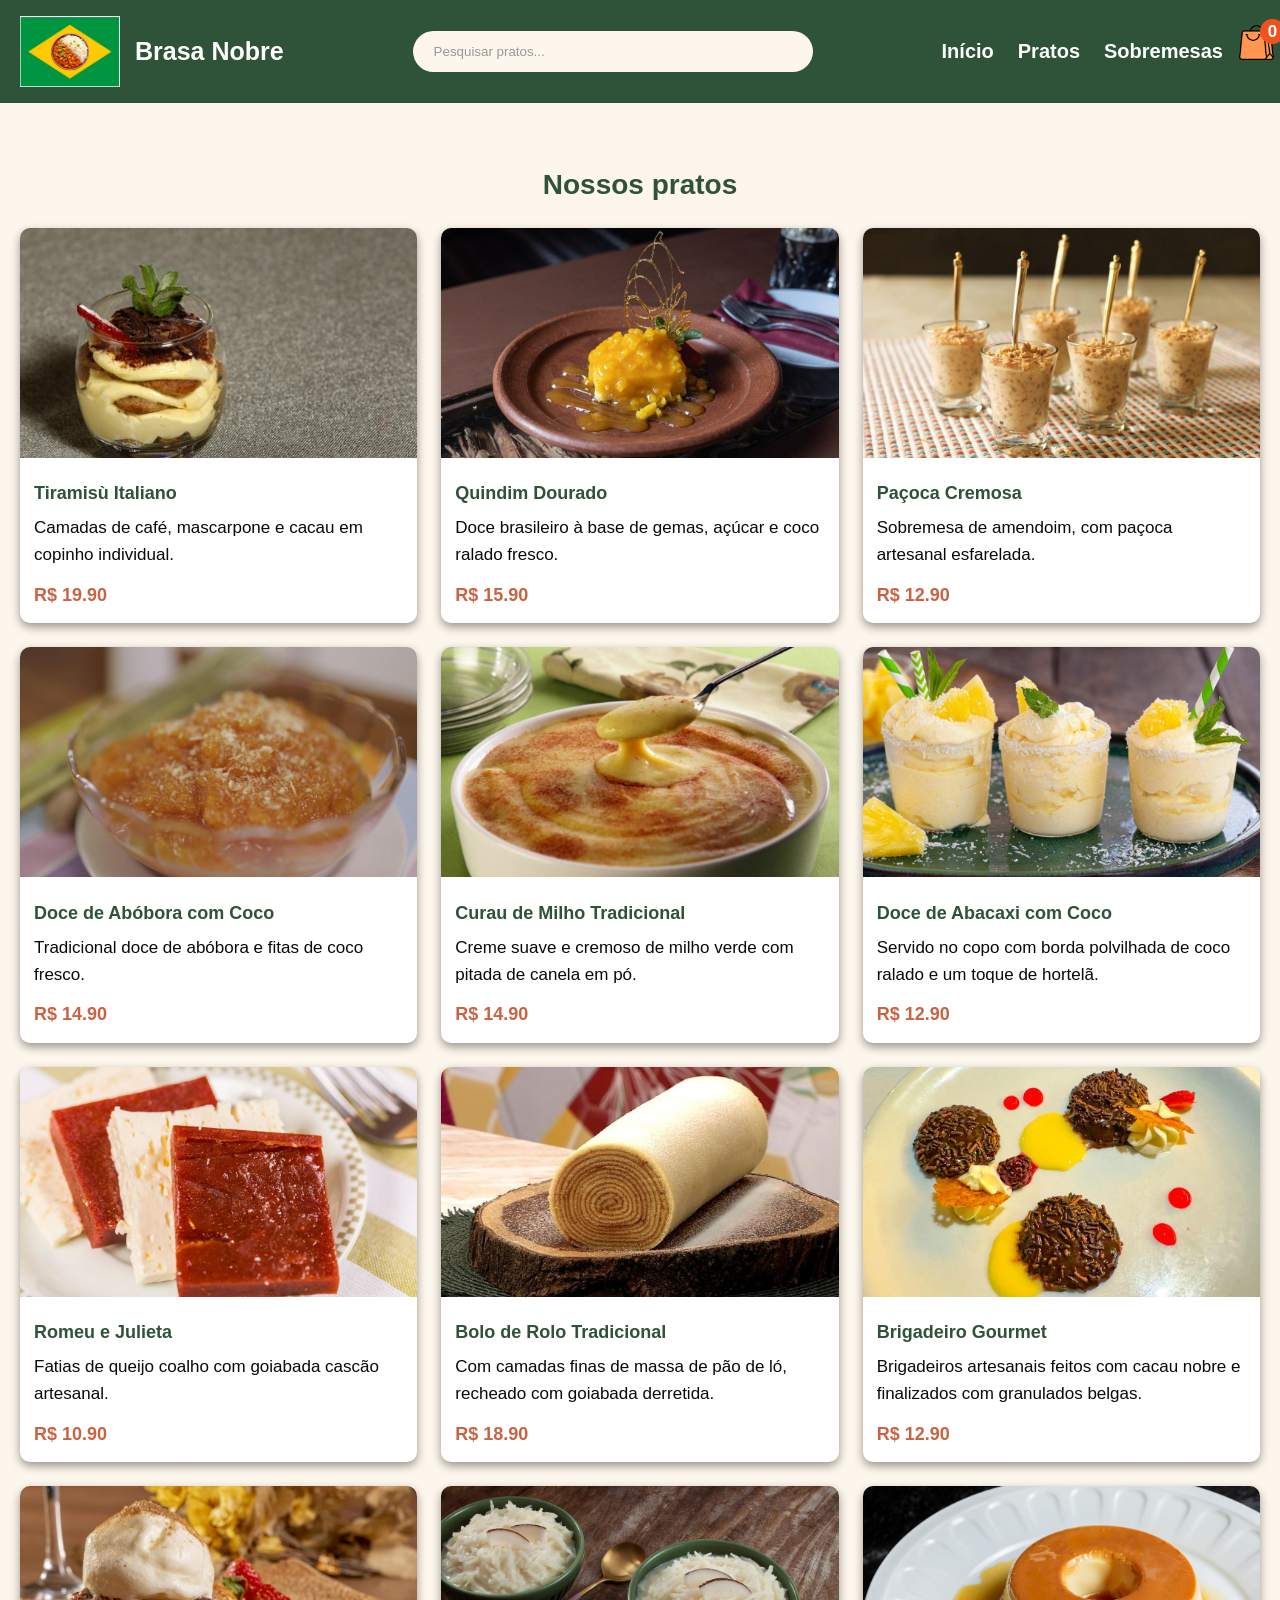
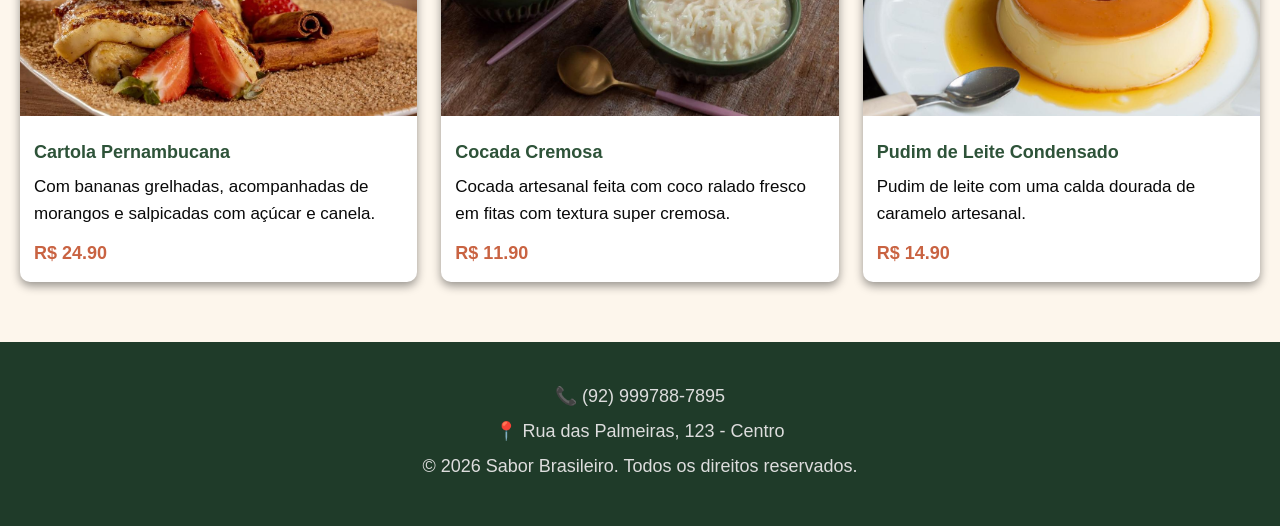
==== sobremesas.html @ 7fa76d5f "Commit" ====
<!DOCTYPE html>
<html lang="pt-br">

<head>
    <meta charset="UTF-8">
    <meta name="viewport" content="width=device-width, initial-scale=1.0">
    <link rel="stylesheet" href="style.css">
    <title>Sobremesas</title>
</head>

<body>
    <header class="header">
        <div class="container header-conteudo">
            <div class="logo-area">
                <img class="logo" src="icons/logo.png" alt="logo">
                <h1 class="logoNome">Brasa Nobre</h1>
            </div>

            <div class="pesquisa-header">
                <input id="campoPesquisa" type="text" placeholder="Pesquisar pratos...">
            </div>

            <!-- Botão hambúrguer (só aparece no celular) -->
            <div class="header-mobile-controles">
                <button class="menu-hamburguer" id="menuHamburguer" aria-label="Abrir menu">
                    <span></span>
                    <span></span>
                    <span></span>
                </button>

                <a href="sacola.html" class="sacola-icone">
                    <img src="icons/sacola.png" alt="Sacola">
                    <span class="sacola-contador" id="sacola-contador">0</span>
                </a>
            </div>


            <nav id="menuNav">
                <ul class="menu-nav">
                    <li><a href="index.html">Início</a></li>
                    <li><a href="pratos.html">Pratos</a></li>
                    <li><a href="sobremesas.html">Sobremesas</a></li>
                </ul>
            </nav>


        </div>
    </header>

    <section id="pratos" class="cardapio">
        <div class="container">
            <h2>Nossos pratos</h2>

            <!-- Cada sobremesa é um "card" (cartão) com imagem, nome, descrição e preço -->
            <div class="grade-cardapio">

                <div class="card card-clicavel" data-titulo="Tiramisù Italiano"
                    data-descricao="Camadas de café, mascarpone e cacau em copinho individual." data-preco="19.90"
                    data-imagem="sobremesas/Tiramisu Italiano.jpg">
                    <img src="sobremesas/Tiramisu Italiano.jpg" alt="Tiramisù Italiano">
                    <h3>Tiramisù Italiano</h3>
                    <p>Camadas de café, mascarpone e cacau em copinho individual.</p>
                    <span class="preco">R$ 19.90</span>
                </div>

                <div class="card card-clicavel" data-titulo="Quindim Dourado"
                    data-descricao="Doce brasileiro à base de gemas, açúcar e coco ralado fresco." data-preco="18.90"
                    data-imagem="sobremesas/quindim.jpeg">
                    <img src="sobremesas/quindim.jpeg" alt="Quindim Dourado">
                    <h3>Quindim Dourado</h3>
                    <p>Doce brasileiro à base de gemas, açúcar e coco ralado fresco.</p>
                    <span class="preco">R$ 15.90</span>
                </div>

                <div class="card card-clicavel" data-titulo="Paçoca Cremosa"
                    data-descricao="Sobremesa de amendoim, com paçoca artesanal esfarelada." data-preco="16.90"
                    data-imagem="sobremesas/paçocacremosa.jpeg">
                    <img src="sobremesas/paçocacremosa.jpeg" alt="Paçoca Cremosa">
                    <h3>Paçoca Cremosa</h3>
                    <p>Sobremesa de amendoim, com paçoca artesanal esfarelada.</p>
                    <span class="preco">R$ 12.90</span>
                </div>

                <div class="card card-clicavel" data-titulo="Doce de Abóbora com Coco"
                    data-descricao="Tradicional doce de abóbora e fitas de coco fresco." data-preco="14.90"
                    data-imagem="sobremesas/docedeabóbora.jpeg">
                    <img src="sobremesas/docedeabóbora.jpeg" alt="Doce de Abóbora">
                    <h3>Doce de Abóbora com Coco</h3>
                    <p>Tradicional doce de abóbora e fitas de coco fresco.</p>
                    <span class="preco">R$ 14.90</span>
                </div>

                <div class="card card-clicavel" data-titulo="Curau de Milho Tradicional"
                    data-descricao="Creme suave e cremoso de milho verde com pitada de canela em pó." data-preco="15.90"
                    data-imagem="sobremesas/curaudemilho.jpeg">
                    <img src="sobremesas/curaudemilho.jpeg" alt="Curau de Milho Verde">
                    <h3>Curau de Milho Tradicional</h3>
                    <p>Creme suave e cremoso de milho verde com pitada de canela em pó.</p>
                    <span class="preco">R$ 14.90</span>
                </div>

                <div class="card card-clicavel" data-titulo="Doce de Abacaxi com Coco"
                    data-descricao="Servido no copo com borda polvilhada de coco ralado e um toque de hortelã."
                    data-preco="17.90" data-imagem="sobremesas/docedeabacaxi.jpeg">
                    <img src="sobremesas/docedeabacaxi.jpeg" alt="Doce de Abacaxi com Coco">
                    <h3>Doce de Abacaxi com Coco</h3>
                    <p>Servido no copo com borda polvilhada de coco ralado e um toque de hortelã.</p>
                    <span class="preco">R$ 12.90</span>
                </div>

                <div class="card card-clicavel" data-titulo="Romeu e Julieta"
                    data-descricao="Fatias de queijo coalho com goiabada cascão artesanal." data-preco="19.90"
                    data-imagem="sobremesas/romeuejulieta.jpeg">
                    <img src="sobremesas/romeuejulieta.jpeg" alt="Romeu e Julieta">
                    <h3>Romeu e Julieta</h3>
                    <p>Fatias de queijo coalho com goiabada cascão artesanal.</p>
                    <span class="preco">R$ 10.90</span>
                </div>

                <div class="card card-clicavel" data-titulo="Bolo de Rolo Tradicional"
                    data-descricao="Com camadas finas de massa de pão de ló, recheado com goiabada derretida."
                    data-preco="22.90" data-imagem="sobremesas/boloderolo.jpeg">
                    <img src="sobremesas/boloderolo.jpeg" alt="Bolo de Rolo">
                    <h3>Bolo de Rolo Tradicional</h3>
                    <p>Com camadas finas de massa de pão de ló, recheado com goiabada derretida.</p>
                    <span class="preco">R$ 18.90</span>
                </div>

                <div class="card card-clicavel" data-titulo="Brigadeiro Gourmet"
                    data-descricao="Brigadeiros artesanais feitos com cacau nobre e finalizados com granulados belgas."
                    data-preco="12.90" data-imagem="sobremesas/brigadeirogourmet.jpeg">
                    <img src="sobremesas/brigadeirogourmet.jpeg" alt="Brigadeiro Gourmet">
                    <h3>Brigadeiro Gourmet</h3>
                    <p>Brigadeiros artesanais feitos com cacau nobre e finalizados com granulados belgas.</p>
                    <span class="preco">R$ 12.90</span>
                </div>

                <div class="card card-clicavel" data-titulo="Cartola Pernambucana"
                    data-descricao="Com bananas grelhadas, acompanhadas de morangos e salpicadas com açúcar e canela."
                    data-preco="24.90" data-imagem="sobremesas/cartolapernambucana.jpeg">
                    <img src="sobremesas/cartolapernambucana.jpeg" alt="Cartola Tradicional">
                    <h3>Cartola Pernambucana</h3>
                    <p>Com bananas grelhadas, acompanhadas de morangos e salpicadas com açúcar e canela.</p>
                    <span class="preco">R$ 24.90</span>
                </div>

                <div class="card card-clicavel" data-titulo="Cocada Cremosa"
                    data-descricao="Cocada artesanal feita com coco ralado fresco em fitas com textura super cremosa."
                    data-preco="15.90" data-imagem="sobremesas/cocadacremosa.jpeg">
                    <img src="sobremesas/cocadacremosa.jpeg" alt="Cocada Cremosa">
                    <h3>Cocada Cremosa</h3>
                    <p>Cocada artesanal feita com coco ralado fresco em fitas com textura super cremosa.</p>
                    <span class="preco">R$ 11.90</span>
                </div>

                <div class="card card-clicavel" data-titulo="Pudim de Leite Condensado"
                    data-descricao="Pudim de leite com uma calda dourada de caramelo artesanal." data-preco="14.90"
                    data-imagem="sobremesas/pudimdeleite.jpeg">
                    <img src="sobremesas/pudimdeleite.jpeg" alt="Pudim de Leite">
                    <h3>Pudim de Leite Condensado</h3>
                    <p>Pudim de leite com uma calda dourada de caramelo artesanal.</p>
                    <span class="preco">R$ 14.90</span>
                </div>


            </div>

        </div>
        </div>
    </section>

    <div class="modal" id="modal-prato">
        <div class="modal-conteudo">

            <button class="modal-fechar" id="modal-fechar">×</button>

            <img id="modal-imagem" src="" alt="">

            <h3 id="modal-titulo"></h3>
            <p id="modal-descricao"></p>
            <span class="preco" id="modal-preco"></span>

            <div class="modal-quantidade">
                <button id="btn-menos">−</button>
                <span id="quantidade-atual">1</span>
                <button id="btn-mais">+</button>
            </div>

            <button class="botao botao-sacola" id="btn-adicionar-sacola">
                Adicionar aos Pedidos

            </button>

        </div>
    </div>

    <footer id="contato" class="footer">
        <div class="container">
            <p>📞 (92) 999788-7895</p>
            <p>📍 Rua das Palmeiras, 123 - Centro</p>
            <p>&copy; 2026 Sabor Brasileiro. Todos os direitos reservados.</p>
        </div>
    </footer>


    <script src="script.js"></script>


</body>

</html>
---- style.css ----
* {
  margin: 0;
  padding: 0;
  box-sizing: border-box;
}

/* CONFIGURAÇÕES GERAIS DO SITE */
body {
  font-family: 'Segoe UI', Verdana, Arial, sans-serif;
  color: #2f2f2f;
  line-height: 1.6;
  display: flex;
  flex-direction: column;
  min-height: 100vh;
}

/* Classe usada para centralizar o conteúdo e limitar a largura */
.container {
  max-width: 1300px;
  margin: 0 auto;
  padding: 0 20px;
}

h2 {
  font-size: 28px;
  margin-bottom: 20px;
  color: #2e5339;
  text-align: center;
}

a {
  text-decoration: none;
  color: inherit;
}

/* ===BOTÕES==== */
.botao {
  display: inline-block;
  background-color: #c96342;
  color: #fff;
  padding: 12px 28px;
  border-radius: 8px;
  font-weight: bold;
}

.botao:hover {
  background-color: #a14e33;
  /* Efeito mais escuro */
}

.botao-claro {
  background-color: #fff;
  color: #2e5339;
}

.botao-claro:hover {
  background-color: #eaeaea;
}

/* === HEADER (logo + menu) === */
.header {
  background-color: #2e5339;
  padding: 16px 0;
}

.header-conteudo {
  /* FLEXBOX: organiza logo e menu lado a lado */
  display: flex;
  justify-content: space-between;
  align-items: center;
}

.logo-area {
  display: flex;
  align-items: center;
  gap: 15px;
}

.logo {
  width: 100px;
}

.logoNome {
  color: #fff;
  font-size: 25px;
}

.pesquisa-header {
  flex: 1;
  display: flex;
  justify-content: center;
  margin: 0 30px;
}

#campoPesquisa {
  width: 100%;
  max-width: 400px;
  padding: 10px 18px;
  border: 3px solid transparent;
  border-radius: 50px;
  outline: none;
  font-size: 18 px;
  background-color: #fdf6ec;
  color: #101010;
  transition: all 0.3s ease;
}


/* Quando o cliente clica/seleciona o campo */
#campoPesquisa:focus {
  border-color: #f6ad03;
  /* amarelo dourado do tema, dá destaque */
  background-color: #fff;
  box-shadow: 0 0 0 3px rgba(242, 193, 78, 0.3);
  /* brilho suave ao redor */
}

/* Estiliza o placeholder */
#campoPesquisa::placeholder {
  color: #999;
}

/* Coloca os itens do menu em linha, um ao lado do outro */
.menu-nav {
  display: flex;
  list-style: none;
  gap: 24px;
  font-size: 20px;
}

.menu-nav a {
  color: #fff;
  font-weight: bold;
}

.menu-nav a:hover {
  color: #f2c14e;
  /* amarelo dourado de destaque */
}

/* =========================================
   MENU HAMBÚRGUER (celular)
========================================= */

/* Escondido por padrão (só aparece no celular, via media query) */
.menu-hamburguer {
  display: none;
  flex-direction: column;
  justify-content: center;
  gap: 5px;
  background: none;
  border: none;
  cursor: pointer;
  padding: 8px;
}

.menu-hamburguer span {
  width: 26px;
  height: 3px;
  background-color: #fff;
  border-radius: 2px;
}

/* No celular: mostra o botão e esconde o menu por padrão */
@media (max-width: 600px) {
  .menu-hamburguer {
    display: flex;
  }

  nav {
    width: 100%;
    max-height: 0;
    overflow: hidden;
    transition: max-height 0.3s ease;
  }

  /* Quando o JavaScript adicionar essa classe, o menu aparece */
  nav.aberto {
    max-height: 200px;
  }

  .menu-nav {
    flex-direction: column;
    align-items: center;
    padding: 12px 0;
  }
}

/* === HERO (seção principal/banner) === */
.hero {
  background-color: #f7d27d;
  padding: 80px 20px;
}

.hero-conteudo {
  display: flex;
  align-items: center;
  justify-content: space-between;
  gap: 40px;
}

.hero-texto {
  flex: 1;
  /* ocupa o espaço disponível */
  text-align: left;
  font-size: 18px;

}

.hero-texto h2 {
  font-size: 35px;
  color: #2e5339;
  text-align: left;
}

.hero-texto p {
  font-size: 22px;
  margin: 16px 0 28px;
}

.hero-imagem {
  flex: 1;
  display: flex;
  justify-content: center;
}

.hero-imagem img {
  width: 320px;
  height: 320px;
  object-fit: cover;
  border-radius: 50%;
  /* deixa a imagem redonda */

  /* Animação de flutuar */
  animation: flutuar 3s ease-in-out infinite;
}

/* Define os "passos" da animação: sobe e desce */
@keyframes flutuar {

  0%,
  100% {
    transform: translateY(0px);
  }

  50% {
    transform: translateY(-15px);
  }
}


/* === SOBRE === */
.sobre {
  padding: 60px 0;
  text-align: center;
  border: 2px solid #2e5339;
}

.sobre p {
  max-width: 700px;
  margin: 0 auto;
  font-size: 19px;
}

/* === CARDÁPIO (pratos e sobremesas) ==== */
.cardapio {
  padding: 60px 0;
  background-color: #fdf6ec;
  /* tom claro, parece e suave */
}

.cardapio-sobremesas {
  background-color: #fff;
  /* cor diferente pra separar visualmente das comidas */
}

.grade-cardapio {
  /* GRID: organiza os cards em colunas automáticas */
  display: grid;
  grid-template-columns: repeat(3, 1fr);
  gap: 24px;
}

.card {
  background-color: #fff;
  border-radius: 10px;
  overflow: hidden;
  box-shadow: 0 4px 10px rgba(0, 0, 0, 0.4);
  transition: transform 0.3s ease;
  /* efeito suave ao passar o mouse */
}

.card:hover {
  transform: translateY(-6px);
  /* "levanta" o card ao passar o mouse */
}

.card img {
  width: 100%;
  height: 230px;
  object-fit: cover;
  /* a imagem preenche o espaço sem distorcer */
}

.card h3 {
  font-size: 18px;
  color: #2e5339;
  margin: 14px 14px 6px;
}

.card p {
  font-size: 17px;
  color: #090909;
  margin: 0 14px 12px;
}

.preco {
  display: block;
  font-weight: bold;
  color: #c96342;
  margin: 0 14px 14px;
  font-size: 18px;
}

/* Estilo aplicado pelo JavaScript quando o cliente clica no card */
.card.selecionado {
  border: 3px solid #2e5339;
  box-shadow: 0 6px 14px rgba(0, 0, 0, 0.4);
}

/* === MODAL DE DETALHES DO PRATO === */
.modal {
  display: none;
  position: fixed;
  top: 0;
  left: 0;
  width: 100%;
  height: 100%;
  background-color: rgba(0, 0, 0, 0.6);
  justify-content: center;
  align-items: center;
  z-index: 1000;
}

.modal.aberto {
  display: flex;
}

.modal-conteudo {
  background-color: #fff;
  padding: 40px;
  border-radius: 12px;
  max-width: 500px;
  width: 90%;
  text-align: center;
  position: relative;
  font-size: 18px;
}

.modal-conteudo img {
  width: 100%;
  height: 260px;
  object-fit: cover;
  border-radius: 8px;
  margin-bottom: 16px;
}

.modal-fechar {
  position: absolute;
  top: 10px;
  right: 14px;
  background: none;
  border: none;
  font-size: 35px;
  cursor: pointer;
  color: #050505;
}

.modal-quantidade {
  display: flex;
  align-items: center;
  justify-content: center;
  gap: 16px;
  margin: 20px 0;
}

.modal-quantidade button {
  width: 36px;
  height: 36px;
  border-radius: 50%;
  border: 2px solid #2e5339;
  background-color: #fff;
  color: #2e5339;
  font-size: 30px;
  cursor: pointer;
}

.modal-quantidade button:hover {
  background-color: #2e5339;
  color: #fff;
}

#quantidade-atual {
  font-size: 20px;
  font-weight: bold;
  min-width: 24px;
}

.botao-sacola {
  width: 100%;
  font-size: 17px;
}

.card-clicavel {
  cursor: pointer;
}


/* === PÁGINA DO SACOLA ===*/
.pagina-sacola {
  padding: 60px 0;
  min-height: 60vh;
}

.item-sacola {
  display: flex;
  align-items: center;
  gap: 16px;
  background-color: #fff;
  border-radius: 10px;
  padding: 14px;
  margin-bottom: 14px;
  box-shadow: 0 4px 10px rgba(0, 0, 0, 0.10);
}

.item-sacola img {
  width: 90px;
  height: 90px;
  object-fit: cover;
  border-radius: 8px;
}

.item-sacola-info {
  flex: 1;
}

.item-sacola-info h3 {
  color: #2e5339;
  font-size: 22px;
}

.item-sacola-info p {
  font-size: 20px;
  color: #040404;

}

.item-sacola-remover {
  background-color: #c96342;
  color: #fff;
  border: none;
  padding: 8px 14px;
  border-radius: 6px;
  cursor: pointer;
  font-size: 16px;
}

.item-sacola-remover:hover {
  background-color: #a14e33;
}

.sacola-total {
  display: flex;
  justify-content: space-between;
  font-size: 22px;
  margin-top: 20px;
  padding-top: 20px;
  border-top: 2px solid #2e5339;
}

.sacola-total span {
  color: #c96342;
  font-weight: bold;
}


.sacola-icone {
  position: relative;
  display: inline-flex;
  cursor: pointer;
  top: -5px;
  right: -15px;
}

.sacola-icone img {
  width: 37px;
  height: 37px;
  object-fit: contain;
}

.sacola-contador {
  position: absolute;
  top: -5px;
  right: -10px;
  background-color: #f0521e;
  color: #fff;
  font-size: 17px;
  font-weight: bold;
  border-radius: 50%;
  width: 25px;
  height: 25px;
  display: flex;
  align-items: center;
  justify-content: center;
}

.item-sacola-menos,
.item-sacola-mais {
  width: 36px;
  height: 36px;
  border-radius: 50%;
  border: 2px solid #2e5339;
  background-color: #fff;
  color: #2e5339;
  font-size: 25px;
  cursor: pointer;
  margin-right: 8px;
}

.item-sacola-menos:hover,
.item-sacola-mais:hover {
  background-color: #2e5339;
  color: #fff;
}

/* Ajusta a mensagem de sacola vazia: centralizada e com mais destaque */

.sacola-vazia {
  text-align: center;
  font-size: 22px;
  color: #030303;
  padding: 60px 20px;
}

.sacola-vazia a {
  display: inline-block;
  margin-top: 8px;
  color: #2e5339;
  font-weight: bold;
  text-decoration: underline;
}

/* Esconde a busca só na página da sacola, mas mantém o espaço reservado */
.pagina-sacola-body .pesquisa-header {
  visibility: hidden;
}


/* === CTA (chamada para ação final)=== */

.cta {
  background-color: #2e5339;
  color: #fff;
  text-align: center;
  padding: 60px 20px;
  font-size: 20px;
}

.cta h2 {
  color: #fff;
  font-size: 30px;
}

/* =========================================
   BENEFÍCIOS / DIFERENCIAIS
========================================= */
.beneficios {
  padding: 60px 0;
  background-color: #fff;
}

.grade-beneficios {
  /* GRID: organiza os cards em colunas automáticas */
  display: grid;
  grid-template-columns: repeat(4, 1fr);
  gap: 24px;
}

.card-beneficio {
  background-color: #fdf6ec;
  border-radius: 10px;
  padding: 30px 20px;
  text-align: center;
  box-shadow: 0 4px 10px rgba(0, 0, 0, 0.08);
  transition: transform 0.3s ease;
}

.card-beneficio:hover {
  transform: translateY(-6px);
}

.card-beneficio-icone {
  font-size: 2.2rem;
  margin-bottom: 12px;
}

.card-beneficio h3 {
  color: #2e5339;
  font-size: 20px;
  margin-bottom: 8px;
}

.card-beneficio p {
  color: #030303;
  font-size: 17px;
}

/* Responsividade dos benefícios */
@media (max-width: 900px) {
  .grade-beneficios {
    grid-template-columns: repeat(2, 1fr);
  }
}

@media (max-width: 600px) {
  .grade-beneficios {
    grid-template-columns: 1fr;
  }
}

/* === FOOTER (rodapé) === */

.footer {
  background-color: #1f3b29;
  color: #ddd;
  text-align: center;
  padding: 40px;
  margin-top: auto;
}

.footer p {
  margin-bottom: 6px;
  font-size: 18px;
}

/* === RESPONSIVIDADE
Media queries: ajustam o layout para telas menores === */

/* =========================================
   RESPONSIVIDADE
   Media queries: ajustam o layout para telas menores
========================================= */

/* Tablets (telas até 900px) */

@media (max-width: 900px) {
  .grade-cardapio {
    grid-template-columns: repeat(2, 1fr);
  }

  .pesquisa-header {
    margin: 0 12px;
  }

  #campoPesquisa {
    max-width: 180px;
  }

  .menu-nav {
    gap: 14px;
    font-size: 16px;
  }

  .logoNome {
    font-size: 20px;
  }
}

/* Celulares (telas até 600px) */
@media (max-width: 600px) {
  .header-conteudo {
    flex-direction: column;
    align-items: center;
    gap: 12px;
  }

  .logo-area {
    justify-content: center;
    order: initial;
  }

  .logo {
    width: 60px;
  }

  .pesquisa-header {
    margin: 0;
    width: 100%;
    order: initial;
  }

  nav {
    order: initial;
  }

  .header-mobile-controles {
    display: flex;
    align-items: center;
    gap: 16px;
    order: initial;
  }

  .sacola-icone {
    top: 0;
    right: 0;
  }

  .menu-nav {
    flex-wrap: wrap;
    justify-content: center;
    gap: 14px;
  }

  .hero-texto h2 {
    font-size: 1.8rem;
  }

  .grade-cardapio {
    grid-template-columns: 1fr;
  }
}

/* Ordena os elementos do header no desktop: logo, busca, menu, sacola */
.logo-area {
  order: 1;
}

.pesquisa-header {
  order: 2;
}

nav {
  order: 3;
}

.header-mobile-controles {
  order: 4;
}
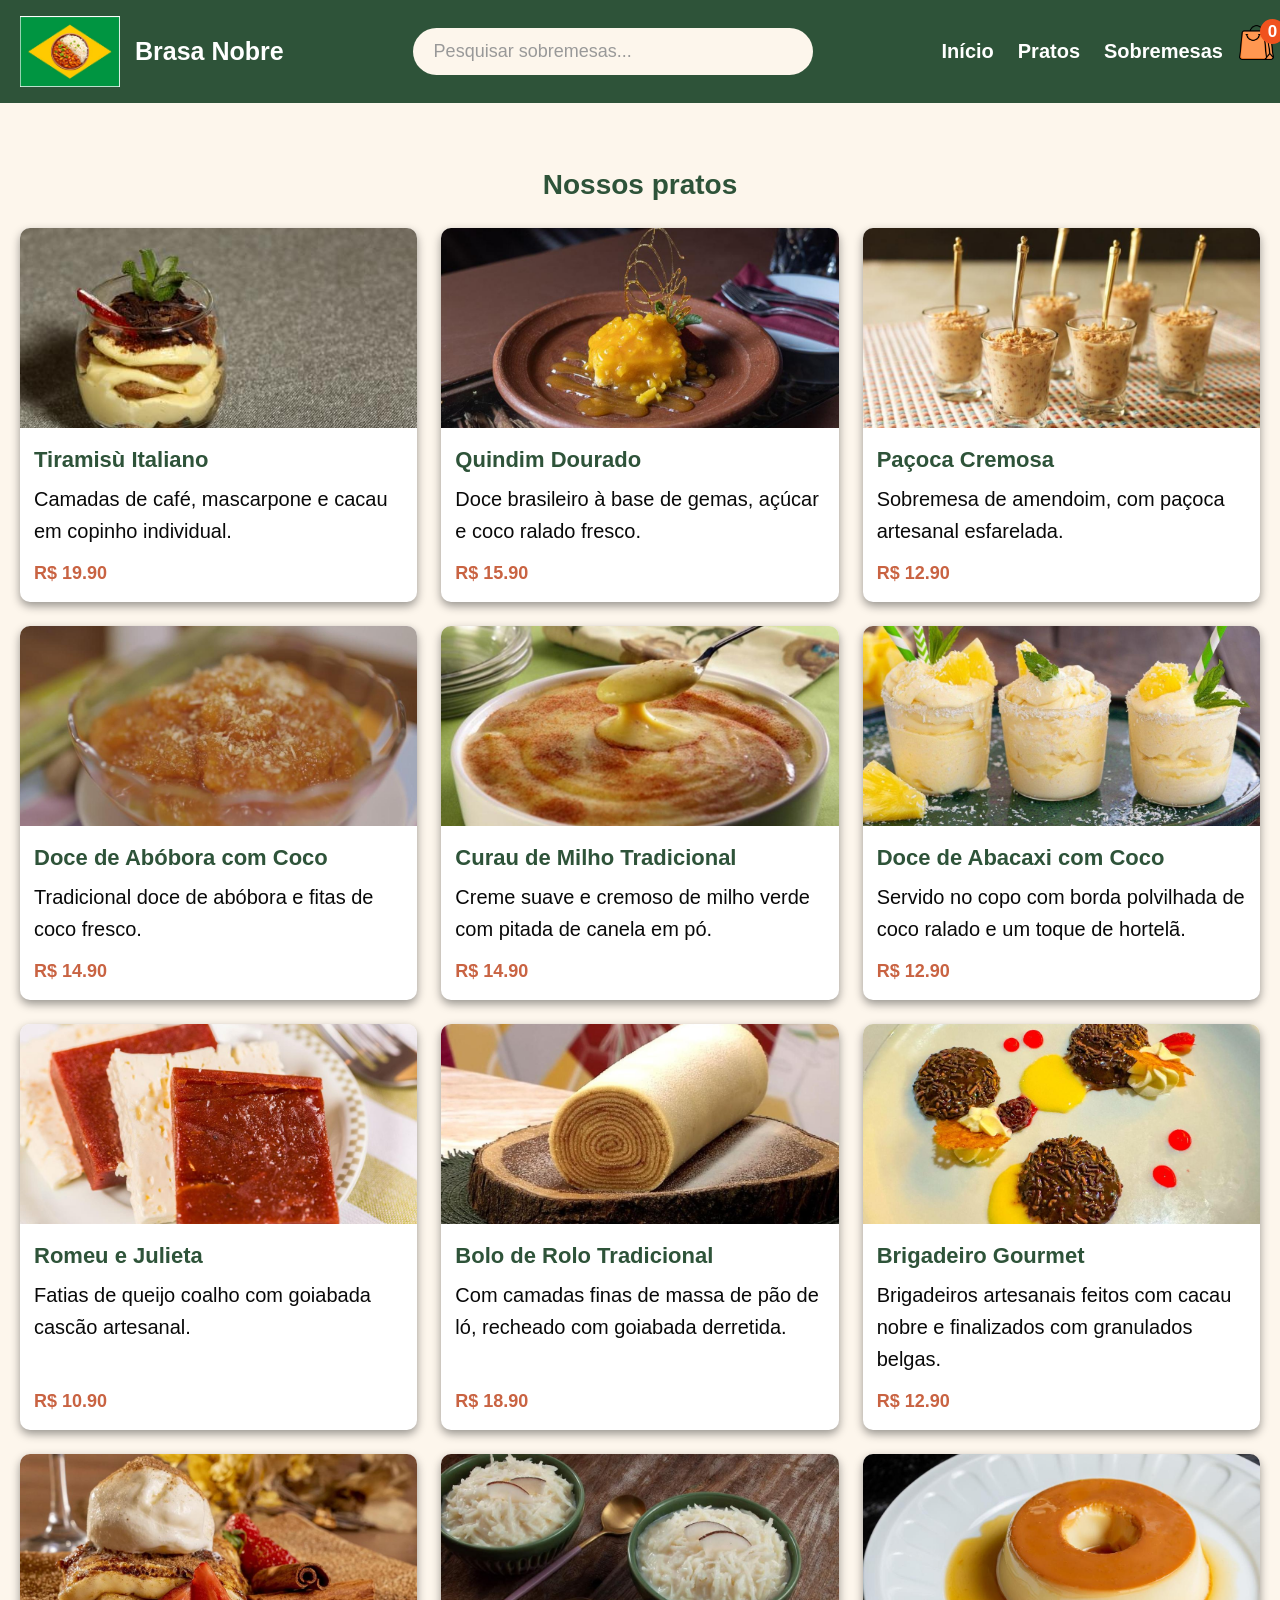
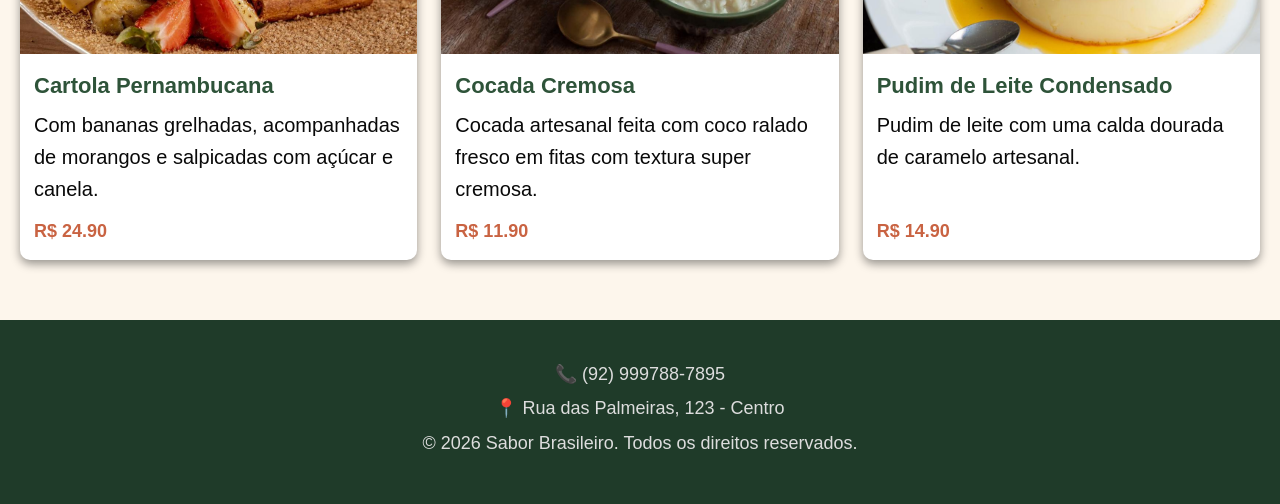
==== commit 68e073e7: "Update sobremesas.html" ====
--- a/sobremesas.html
+++ b/sobremesas.html
@@ -17,7 +17,7 @@
             </div>
 
             <div class="pesquisa-header">
-                <input id="campoPesquisa" type="text" placeholder="Pesquisar pratos...">
+                <input id="campoPesquisa" type="text" placeholder="Pesquisar sobremesas...">
             </div>
 
             <!-- Botão hambúrguer (só aparece no celular) -->
@@ -208,4 +208,4 @@
 
 </body>
 
-</html>+</html>
--- a/style.css
+++ b/style.css
@@ -99,7 +99,7 @@
   border: 3px solid transparent;
   border-radius: 50px;
   outline: none;
-  font-size: 18 px;
+  font-size: 18px;
   background-color: #fdf6ec;
   color: #101010;
   transition: all 0.3s ease;
@@ -288,7 +288,10 @@
   box-shadow: 0 4px 10px rgba(0, 0, 0, 0.4);
   transition: transform 0.3s ease;
   /* efeito suave ao passar o mouse */
-}
+  display: flex;
+  flex-direction: column;
+}
+
 
 .card:hover {
   transform: translateY(-6px);
@@ -297,19 +300,19 @@
 
 .card img {
   width: 100%;
-  height: 230px;
+  height: 200px;
   object-fit: cover;
   /* a imagem preenche o espaço sem distorcer */
 }
 
 .card h3 {
-  font-size: 18px;
+  font-size: 22px;
   color: #2e5339;
   margin: 14px 14px 6px;
 }
 
 .card p {
-  font-size: 17px;
+  font-size: 20px;
   color: #090909;
   margin: 0 14px 12px;
 }
@@ -320,6 +323,7 @@
   color: #c96342;
   margin: 0 14px 14px;
   font-size: 18px;
+  margin-top: auto;
 }
 
 /* Estilo aplicado pelo JavaScript quando o cliente clica no card */
@@ -652,67 +656,92 @@
 ========================================= */
 
 /* Tablets (telas até 900px) */
-
 @media (max-width: 900px) {
   .grade-cardapio {
     grid-template-columns: repeat(2, 1fr);
   }
 
+  .hero-imagem img {
+    width: 250px;
+    height: 250px;
+  }
+
+  .hero-texto h2 {
+    font-size: 27px;
+  }
+}
+
+/* Celulares (telas até 900px, onde entra o hambúrguer) */
+@media (max-width: 900px) {
+  .header {
+    padding: 8px 0;
+  }
+
+  .header-conteudo {
+    display: flex;
+    flex-direction: row;
+    justify-content: space-between;
+    align-items: center;
+    gap: 8px;
+    flex-wrap: nowrap;
+    position: relative;
+  }
+
+  .logo-area {
+    flex: 0 0 auto;
+    gap: 8px;
+    order: initial;
+  }
+
+  .logo {
+    width: 36px;
+  }
+
+  .logoNome {
+    font-size: 14px;
+    white-space: nowrap;
+  }
+
   .pesquisa-header {
-    margin: 0 12px;
+    flex: 999 1 auto;
+    min-width: 0;
+    margin: 0 10px;
+    order: initial;
   }
 
   #campoPesquisa {
-    max-width: 180px;
-  }
-
-  .menu-nav {
-    gap: 14px;
-    font-size: 16px;
-  }
-
-  .logoNome {
-    font-size: 20px;
-  }
-}
-
-/* Celulares (telas até 600px) */
-@media (max-width: 600px) {
-  .header-conteudo {
-    flex-direction: column;
-    align-items: center;
-    gap: 12px;
-  }
-
-  .logo-area {
-    justify-content: center;
-    order: initial;
-  }
-
-  .logo {
-    width: 60px;
-  }
-
-  .pesquisa-header {
-    margin: 0;
     width: 100%;
-    order: initial;
+    min-width: 0;
+    padding: 8px 12px;
+    font-size: 13px;
   }
 
   nav {
     order: initial;
+    width: 100%;
+    position: absolute;
+    top: 100%;
+    left: 0;
+    background-color: #2e5339;
+    z-index: 999;
   }
 
   .header-mobile-controles {
+    flex: 0 0 auto;
     display: flex;
     align-items: center;
-    gap: 16px;
+    gap: 8px;
     order: initial;
   }
 
   .sacola-icone {
     top: 0;
     right: 0;
+  }
+
+  .sacola-icone img {
+    width: 28px;
+    height: 28px;
   }
 
   .menu-nav {
@@ -725,8 +754,17 @@
     font-size: 1.8rem;
   }
 
+  .hero-texto p {
+    font-size: 17px;
+  }
+
+  .hero-imagem img {
+    width: 220px;
+    height: 220px;
+  }
+
   .grade-cardapio {
-    grid-template-columns: 1fr;
+    grid-template-columns: repeat(2, 1fr);
   }
 }
 
@@ -745,4 +783,4 @@
 
 .header-mobile-controles {
   order: 4;
-}+}
